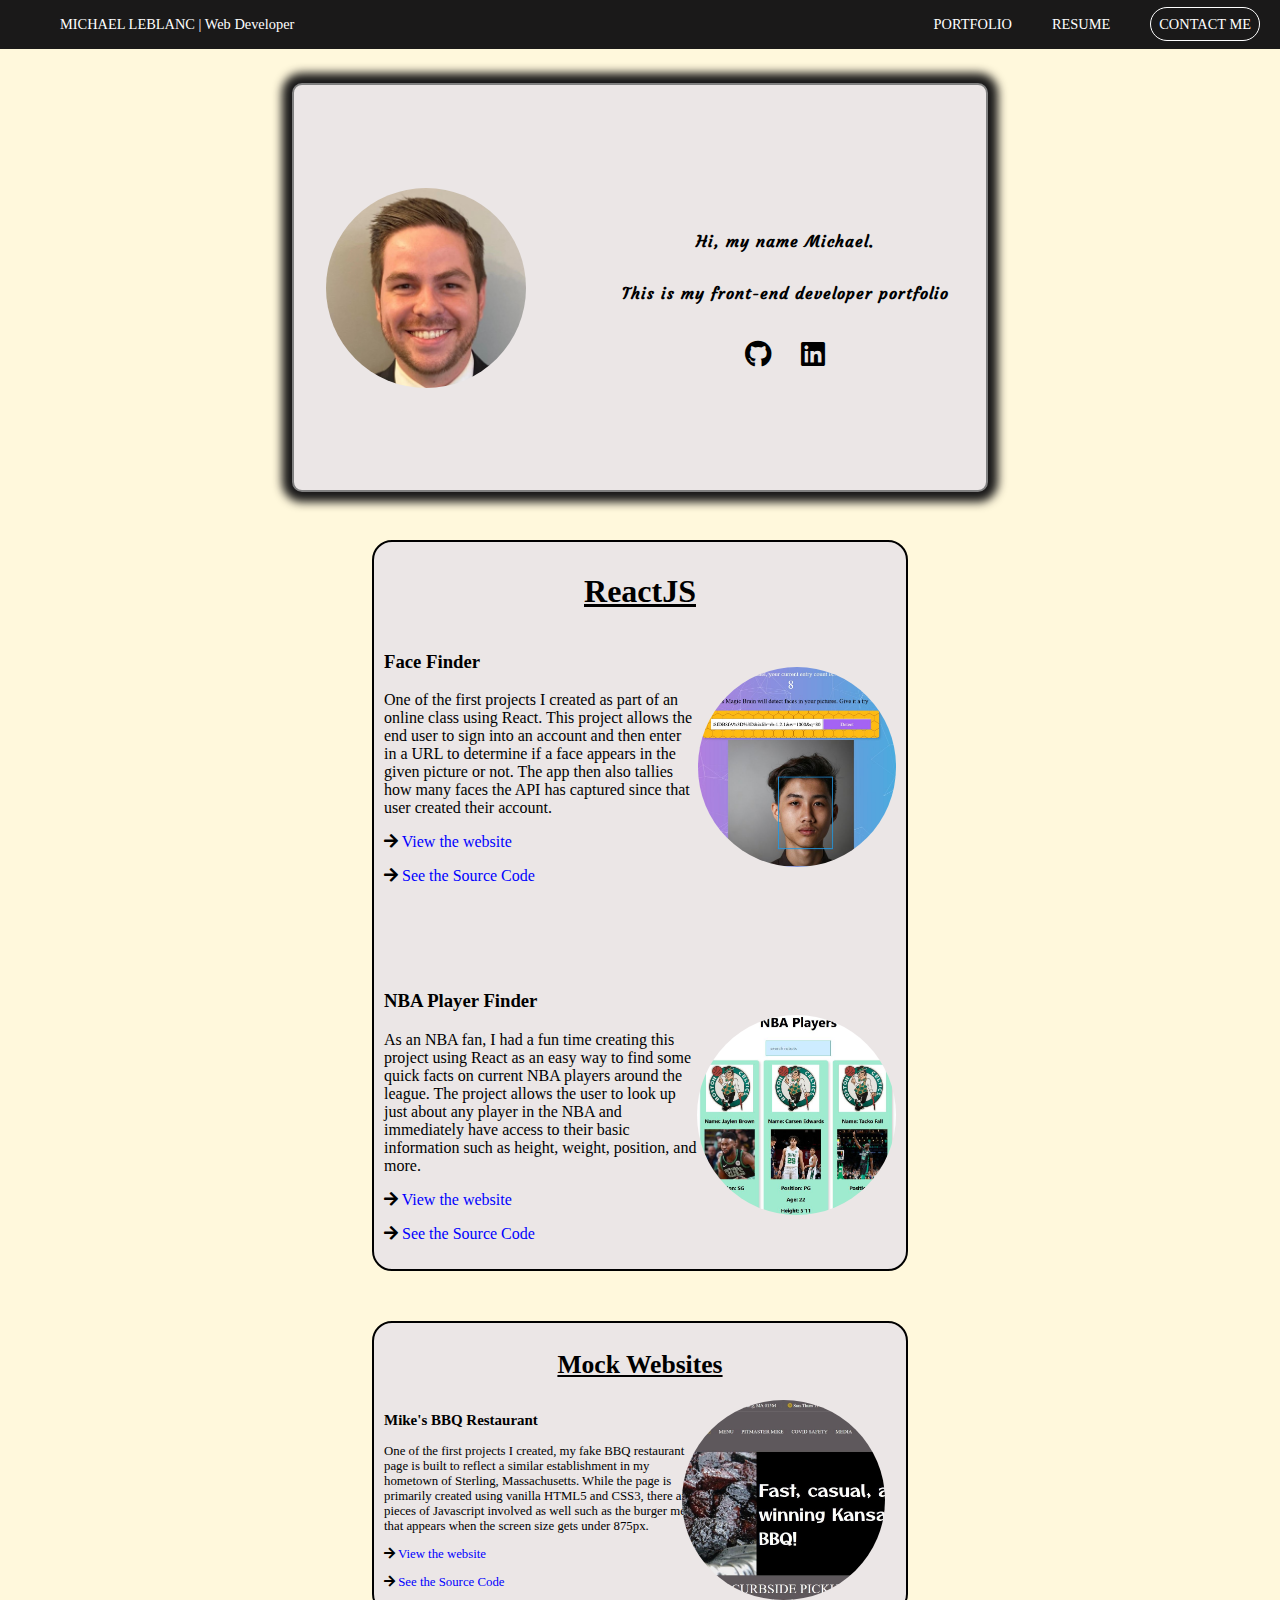
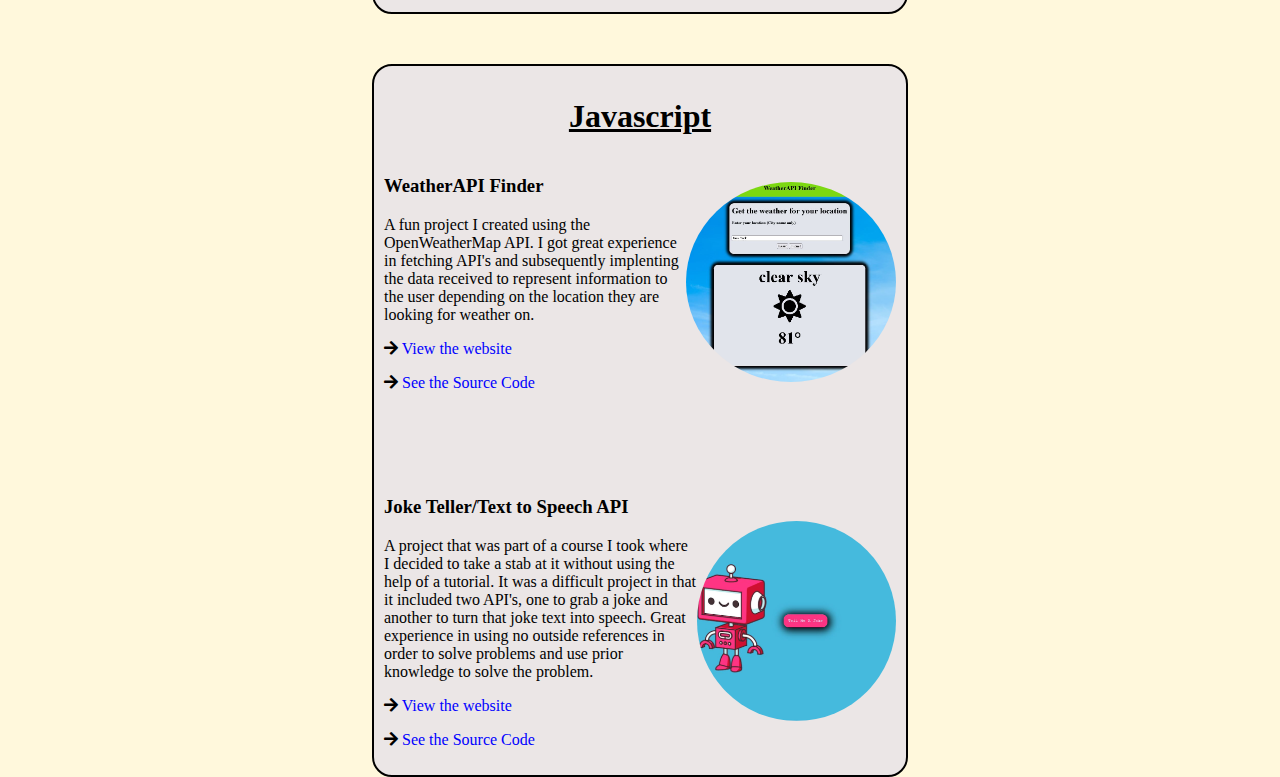
==== index.html @ c94966a8 "changing the order of the page to put higher priority projects at the top" ====
<!DOCTYPE html>
<html>
<head>
    <title>Michael T. LeBlanc</title>
    <meta charset="utf-8">
	<meta name="viewport" content="width=device-width, initial-scale=1.0">
    <link rel="icon" type="image/png" sizes="32x32" href="/favicon-32x32.png">
    <link rel="stylesheet" href="https://cdnjs.cloudflare.com/ajax/libs/font-awesome/5.15.3/css/all.min.css">
    <link rel="stylesheet" href="style.css">
</head>
<body>

<!-- NAV BAR -->

    <nav class="sticky">
        <ul>
            <li><a href="index.html">MICHAEL LEBLANC | Web Developer</a></li>
            <span class="push">
                <li><a href="#portfolio-div">PORTFOLIO</a></li>
                <li><a href="Resume.docx">RESUME</a></li>
                <li><a href="contactMe.html" class="contactMe">CONTACT ME</a></li>
            </span>
        </ul>
    </nav>

<!-- COVER -->

<div class="cover">
    <div class="cover-content">
        <div class="pic-div"><img class="circular" src="profile-picture.jpg" alt="profile-pic"></div>
        <div class="cover-text">
            <h3>Hi, my name Michael.</h3>
            <h3>This is my front-end developer portfolio</h3>
            <h1 class="socials">
                <a href="https://github.com/mleblanc94"><i class="fab fa-github"></i></a>
                <a href="https://www.linkedin.com/in/michael-leblanc-a868869a/"><i class="fab fa-linkedin"></i></a>
            </h1>
        </div>
    </div>
</div>

<!-- PROJECTS -->

    <!-- React Projects Section -->

    <div class="javascript-projects">
        <div class="mock-websites">
        <div class="javascript-projects-header"><h1>ReactJS</h1></div>
        <div class="WeatherAPI-Finder">
            <div class="text-and-links">
                <h3>Face Finder</h3>
                <p>One of the first projects I created as part of an online class using React. This project allows the end user to sign into an account and then 
                    enter in a URL to determine if a face appears in the given picture or not. The app then also tallies how many faces the API has captured since that user
                    created their account.
                </p>
                <p><i class="fas fa-arrow-right"></i><a class="source-links" href="https://smart-brain25.herokuapp.com/"> View the website</a></p>
                <p><i class="fas fa-arrow-right"></i><a class="source-links" href="https://github.com/mleblanc94/smart-brain-api"> See the Source Code</a></p>
            </div>
            <div class="WeatherAPI-Finder-Pic"><img class="circular" src="facePictureFinder.JPG" alt="Face-Finder-Picture"></div>
        </div>

        <!-- NBA Player Finder App -->

        <div class="Joke-Teller">
            <div class="text-and-links">
                <h3>NBA Player Finder</h3>
                <p>As an NBA fan, I had a fun time creating this project using React as an easy way to find some quick facts on current NBA players around the league.
                    The project allows the user to look up just about any player in the NBA and immediately have access to their basic information such as height, weight, position, and more.
                </p>
                <p><i class="fas fa-arrow-right"></i><a class="source-links" href="https://mleblanc94.github.io/basketballplayers/"> View the website</a></p>
                <p><i class="fas fa-arrow-right"></i><a class="source-links" href="https://github.com/mleblanc94/Joke-Teller"> See the Source Code</a></p>
            </div>
            <div class="Joke-Teller-Pic"><img class="circular" src="NBAPlayerFinder.JPG" alt="NBA Player Finder"></div>
        </div>
      </div>
    </div>

<!-- Mock Websites -->

<div id="portfolio-div"></div>
<div id="mock-projects-body">
    <div class="mock-websites">
        <div class="mock-website-header"><h1>Mock Websites</h1></div>
            <div class="Mikes-BBQ-Restaurant">
                <div class="text-and-links">
                    <h3>Mike's BBQ Restaurant</h3>
                    <p>One of the first projects I created, my fake BBQ restaurant page is built to reflect
                    a similar establishment in my hometown of Sterling, Massachusetts. While the page is primarily created using vanilla HTML5 and CSS3,
                    there are pieces of Javascript involved as well such as the burger menu that appears when the screen size gets under 875px.</p>
                    <p><i class="fas fa-arrow-right"></i><a class="source-links" href="https://mleblanc94.github.io/Leblanc-BBQ/"> View the website</a></p>
                    <p><i class="fas fa-arrow-right"></i><a class="source-links" href="https://github.com/mleblanc94/Leblanc-BBQ"> See the Source Code</a></p>
                </div>
                <div class="Mikes-BBQ-Pic"><img class="circular" src="MikesBBQRestaurant-Pic.JPG" alt="Mikes BBQ Restuarant image"></div>
            </div>
    </div>
    </div>

    <!-- Javascript Websites -->

    <div class="javascript-projects">
        <div class="mock-websites">
        <div class="javascript-projects-header"><h1>Javascript</h1></div>
        <div class="WeatherAPI-Finder">
            <div class="text-and-links">
                <h3>WeatherAPI Finder</h3>
                <p>A fun project I created using the OpenWeatherMap API. I got great experience in fetching API's and subsequently implenting the data received to represent
                    information to the user depending on the location they are looking for weather on.
                </p>
                <p><i class="fas fa-arrow-right"></i><a class="source-links" href="https://mleblanc94.github.io/WeatherAPI-Finder/"> View the website</a></p>
                <p><i class="fas fa-arrow-right"></i><a class="source-links" href="https://github.com/mleblanc94/WeatherAPI-Finder"> See the Source Code</a></p>
            </div>
            <div class="WeatherAPI-Finder-Pic"><img class="circular" src="WeatherAPI-Finder-Pic.JPG" alt="WeatherAPI-Picture"></div>
        </div>
        <div class="Joke-Teller">
            <div class="text-and-links">
                <h3>Joke Teller/Text to Speech API</h3>
                <p>A project that was part of a course I took where I decided to take a stab at it without using the help of a tutorial. It was a difficult project in that it included two API's, one to grab a joke and another 
                    to turn that joke text into speech. Great experience in using no outside references in order to solve problems and use prior knowledge
                    to solve the problem.
                </p>
                <p><i class="fas fa-arrow-right"></i><a class="source-links" href="https://mleblanc94.github.io/Joke-Teller/"> View the website</a></p>
                <p><i class="fas fa-arrow-right"></i><a class="source-links" href="https://github.com/mleblanc94/Joke-Teller"> See the Source Code</a></p>
            </div>
            <div class="Joke-Teller-Pic"><img class="circular" src="joke-teller-pic.JPG" alt="WeatherAPI-Picture"></div>
        </div>
      </div>
    </div>
</body>
</html>
---- style.css ----
/* FONTS */
@import url('https://fonts.googleapis.com/css2?family=Courgette&family=Fredoka+One&display=swap');

/* GENERAL BODY ADJUSTMENTS */

body {
    margin: 0;
    background: #FFF8DC;
}

/* NAV */

nav {
    background-color: #1a1919;
    display: flex;
    align-items: center;
}

ul {
    display: flex;
    color: white;
    list-style: none;
    width: 100%;
}

.push {
    display: flex;
    margin-left: auto;
}

li {
    margin: 0px 20px;
    color: white;
    font-size: .9em;
}

a {
    text-decoration: none;
    color: white;
}

.contactMe {
    border: 1px solid white;
    padding: 8px;
    border-radius: 20px;
}

.contactMe:hover {
    background: white;
    color: #1a1919;
}

.sticky {
    position: fixed;
    top: 0;
    width: 100%;
}

/* COVER */

.cover {
    width: 100%;
    height: 45vh;
    display: flex;
    justify-content: center;
    align-items: center;
    margin-top: 85px;
}

.cover-content {
    height: 100%;
    width: 54%;
    display: flex;
    justify-content: space-between;
    border: 2px gray solid;
    border-radius: 10px;
    box-shadow: 0 0 10px 10px #1a1919;
    background: #ebe6e6;
}

.pic-div {
    width: 38%;
    display: flex;
    justify-content: center;
    align-items: center;
}

.cover-text {
    width: 58%;
    display: flex;
    flex-direction: column;
    justify-content: center;
    align-items: center;
    font-family: 'Courgette', cursive;
    letter-spacing: 1px;
    margin-top: 30px;
}

.circular {
    border-radius: 50%;
    width: auto;
    height: 250px;
}

.socials i {
    margin: 0px 10px;
}

.socials a {
    color: black;
}

.fa-github:hover {
    color: #7DBBE6;
}

.fa-linkedin:hover {
    color: #0e76a8;
}


/* MOCK PROJECTS */

#mock-projects-body {
    width: 100%;
    display: flex;
    justify-content: center;
    align-items: center;
    margin-top: 50px;
}

.mock-websites {
    width: 40%;
    padding: 10px;
    border: 2px black solid;
    border-radius: 20px;
    background: #ebe6e6;
}

.mock-website-header {
    display: flex;
    justify-content: center;
    align-items: center;
    text-decoration: underline;
}

.Mikes-BBQ-Restaurant {
    display: flex;
}

.text-and-links {
    width: 62%;
}

.Mikes-BBQ-Pic {
    width: 32%;
    display: flex;
    justify-content: center;
    align-items: center;
}

.source-links {
    color: blue;
}

/* JAVASCRIPT PROJECTS */
/* Weather API Finder */

.javascript-projects {
    width: 100%;
    display: flex;
    justify-content: center;
    align-items: center;
    margin-top: 50px;
}

.javascript-projects-header {
    display: flex;
    justify-content: center;
    align-items: center;
    text-decoration: underline;
}

.WeatherAPI-Finder {
    display: flex;
}

.WeatherAPI-Finder-Pic {
    display: flex;
    justify-content: center;
    align-items: center;
}

/* Joke Teller */

.Joke-Teller {
    display: flex;
    margin-top: 70px;
}

.Joke-Teller-Pic {
    display: flex;
    justify-content: center;
    align-items: center;
}

/* MEDIA QUERIES */


@media screen and (max-width: 1480px){
    .circular {
        height: 200px;
    }

    .cover-text {
        font-size: .85rem;
    }

    .cover {
        height: 45vh;
    }

    #mock-projects-body {
        font-size: .8rem;;
    }
}

@media screen and (max-width: 1230px){
    .circular {
        height: 150px;
    }

    .cover {
        height: 40vh;
    }

    .cover-text {
        font-size: .7rem;
    }
}

@media screen and (max-width: 850px){
    .circular {
        height: 120px;
    }

    .cover {
        height: 35vh;
    }

    .cover-text {
        font-size: .6rem;
    }

    .contactMe {
        padding: 2px;
        font-size: .6rem;
    }

    ul li {
        font-size: .6rem;
        margin: 0px 4px;
    }

    #mock-projects-body {
        font-size: .65rem;;
    }
}

@media screen and (max-width: 685px){
    .circular {
        height: 95px;
    }

    .cover {
        height: 35vh;
    }

    .cover-text {
        font-size: .5rem;
    }

    ul li {
        font-size: .4rem;
        margin: 0px 3px;
    }

    .contactMe {
        padding: 2px;
        font-size: .4rem;
    }
}

@media screen and (max-width: 565px){
    .circular {
        height: 75px;
    }

    .cover-text {
        font-size: .5rem;
    }
}
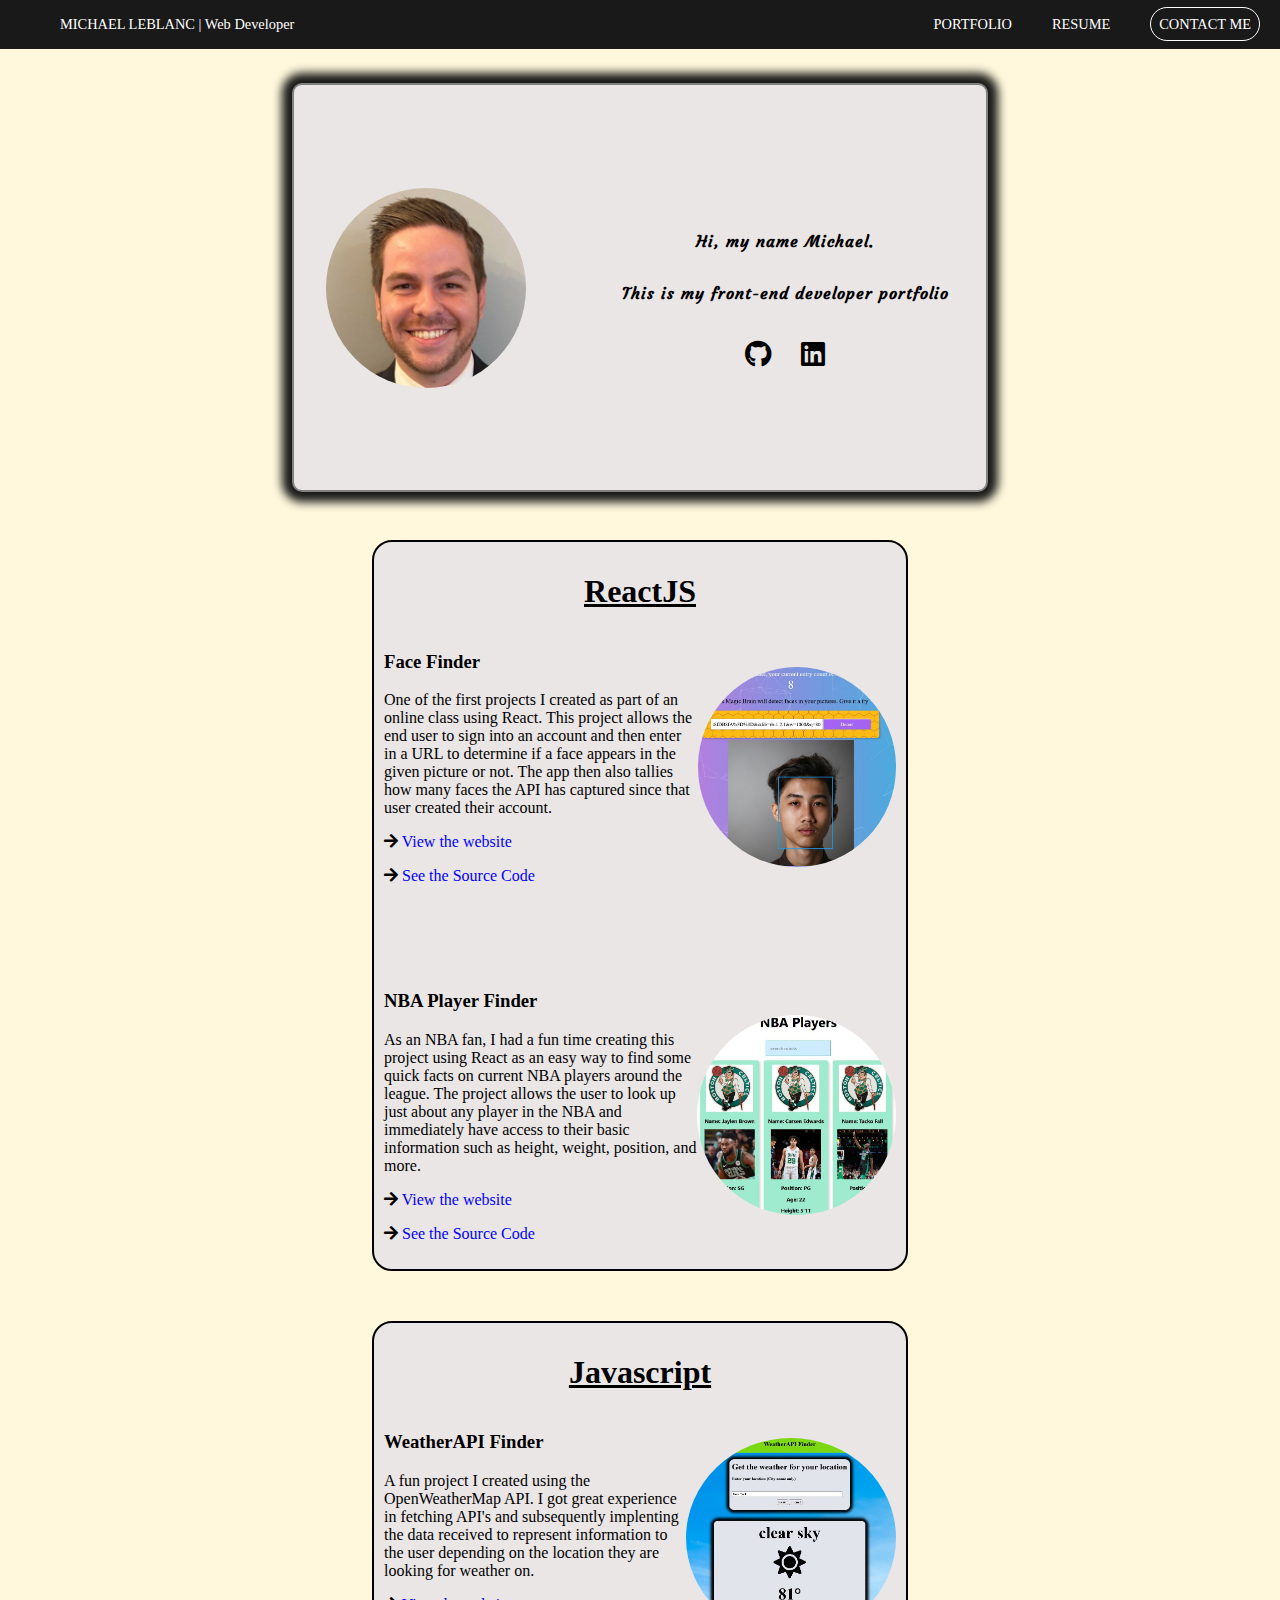
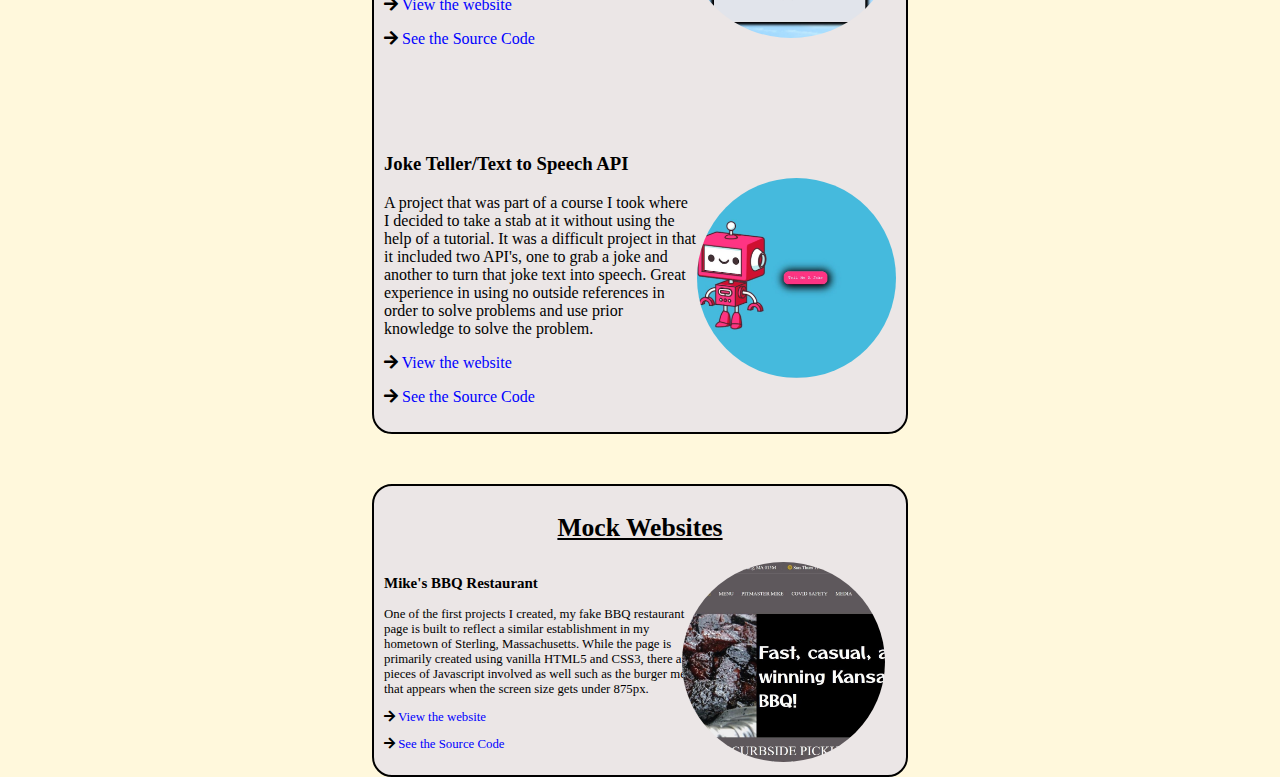
==== commit e8b15b8b: "rearranged order projects are in" ====
--- a/index.html
+++ b/index.html
@@ -68,31 +68,11 @@
                     The project allows the user to look up just about any player in the NBA and immediately have access to their basic information such as height, weight, position, and more.
                 </p>
                 <p><i class="fas fa-arrow-right"></i><a class="source-links" href="https://mleblanc94.github.io/basketballplayers/"> View the website</a></p>
-                <p><i class="fas fa-arrow-right"></i><a class="source-links" href="https://github.com/mleblanc94/Joke-Teller"> See the Source Code</a></p>
+                <p><i class="fas fa-arrow-right"></i><a class="source-links" href="https://github.com/mleblanc94/basketballplayers"> See the Source Code</a></p>
             </div>
             <div class="Joke-Teller-Pic"><img class="circular" src="NBAPlayerFinder.JPG" alt="NBA Player Finder"></div>
         </div>
       </div>
-    </div>
-
-<!-- Mock Websites -->
-
-<div id="portfolio-div"></div>
-<div id="mock-projects-body">
-    <div class="mock-websites">
-        <div class="mock-website-header"><h1>Mock Websites</h1></div>
-            <div class="Mikes-BBQ-Restaurant">
-                <div class="text-and-links">
-                    <h3>Mike's BBQ Restaurant</h3>
-                    <p>One of the first projects I created, my fake BBQ restaurant page is built to reflect
-                    a similar establishment in my hometown of Sterling, Massachusetts. While the page is primarily created using vanilla HTML5 and CSS3,
-                    there are pieces of Javascript involved as well such as the burger menu that appears when the screen size gets under 875px.</p>
-                    <p><i class="fas fa-arrow-right"></i><a class="source-links" href="https://mleblanc94.github.io/Leblanc-BBQ/"> View the website</a></p>
-                    <p><i class="fas fa-arrow-right"></i><a class="source-links" href="https://github.com/mleblanc94/Leblanc-BBQ"> See the Source Code</a></p>
-                </div>
-                <div class="Mikes-BBQ-Pic"><img class="circular" src="MikesBBQRestaurant-Pic.JPG" alt="Mikes BBQ Restuarant image"></div>
-            </div>
-    </div>
     </div>
 
     <!-- Javascript Websites -->
@@ -125,5 +105,25 @@
         </div>
       </div>
     </div>
+
+    <!-- Mock Websites -->
+
+<div id="portfolio-div"></div>
+<div id="mock-projects-body">
+    <div class="mock-websites">
+        <div class="mock-website-header"><h1>Mock Websites</h1></div>
+            <div class="Mikes-BBQ-Restaurant">
+                <div class="text-and-links">
+                    <h3>Mike's BBQ Restaurant</h3>
+                    <p>One of the first projects I created, my fake BBQ restaurant page is built to reflect
+                    a similar establishment in my hometown of Sterling, Massachusetts. While the page is primarily created using vanilla HTML5 and CSS3,
+                    there are pieces of Javascript involved as well such as the burger menu that appears when the screen size gets under 875px.</p>
+                    <p><i class="fas fa-arrow-right"></i><a class="source-links" href="https://mleblanc94.github.io/Leblanc-BBQ/"> View the website</a></p>
+                    <p><i class="fas fa-arrow-right"></i><a class="source-links" href="https://github.com/mleblanc94/Leblanc-BBQ"> See the Source Code</a></p>
+                </div>
+                <div class="Mikes-BBQ-Pic"><img class="circular" src="MikesBBQRestaurant-Pic.JPG" alt="Mikes BBQ Restuarant image"></div>
+            </div>
+    </div>
+    </div>
 </body>
 </html>--- a/style.css
+++ b/style.css
@@ -99,7 +99,7 @@
 .circular {
     border-radius: 50%;
     width: auto;
-    height: 250px;
+    height: 210px;
 }
 
 .socials i {
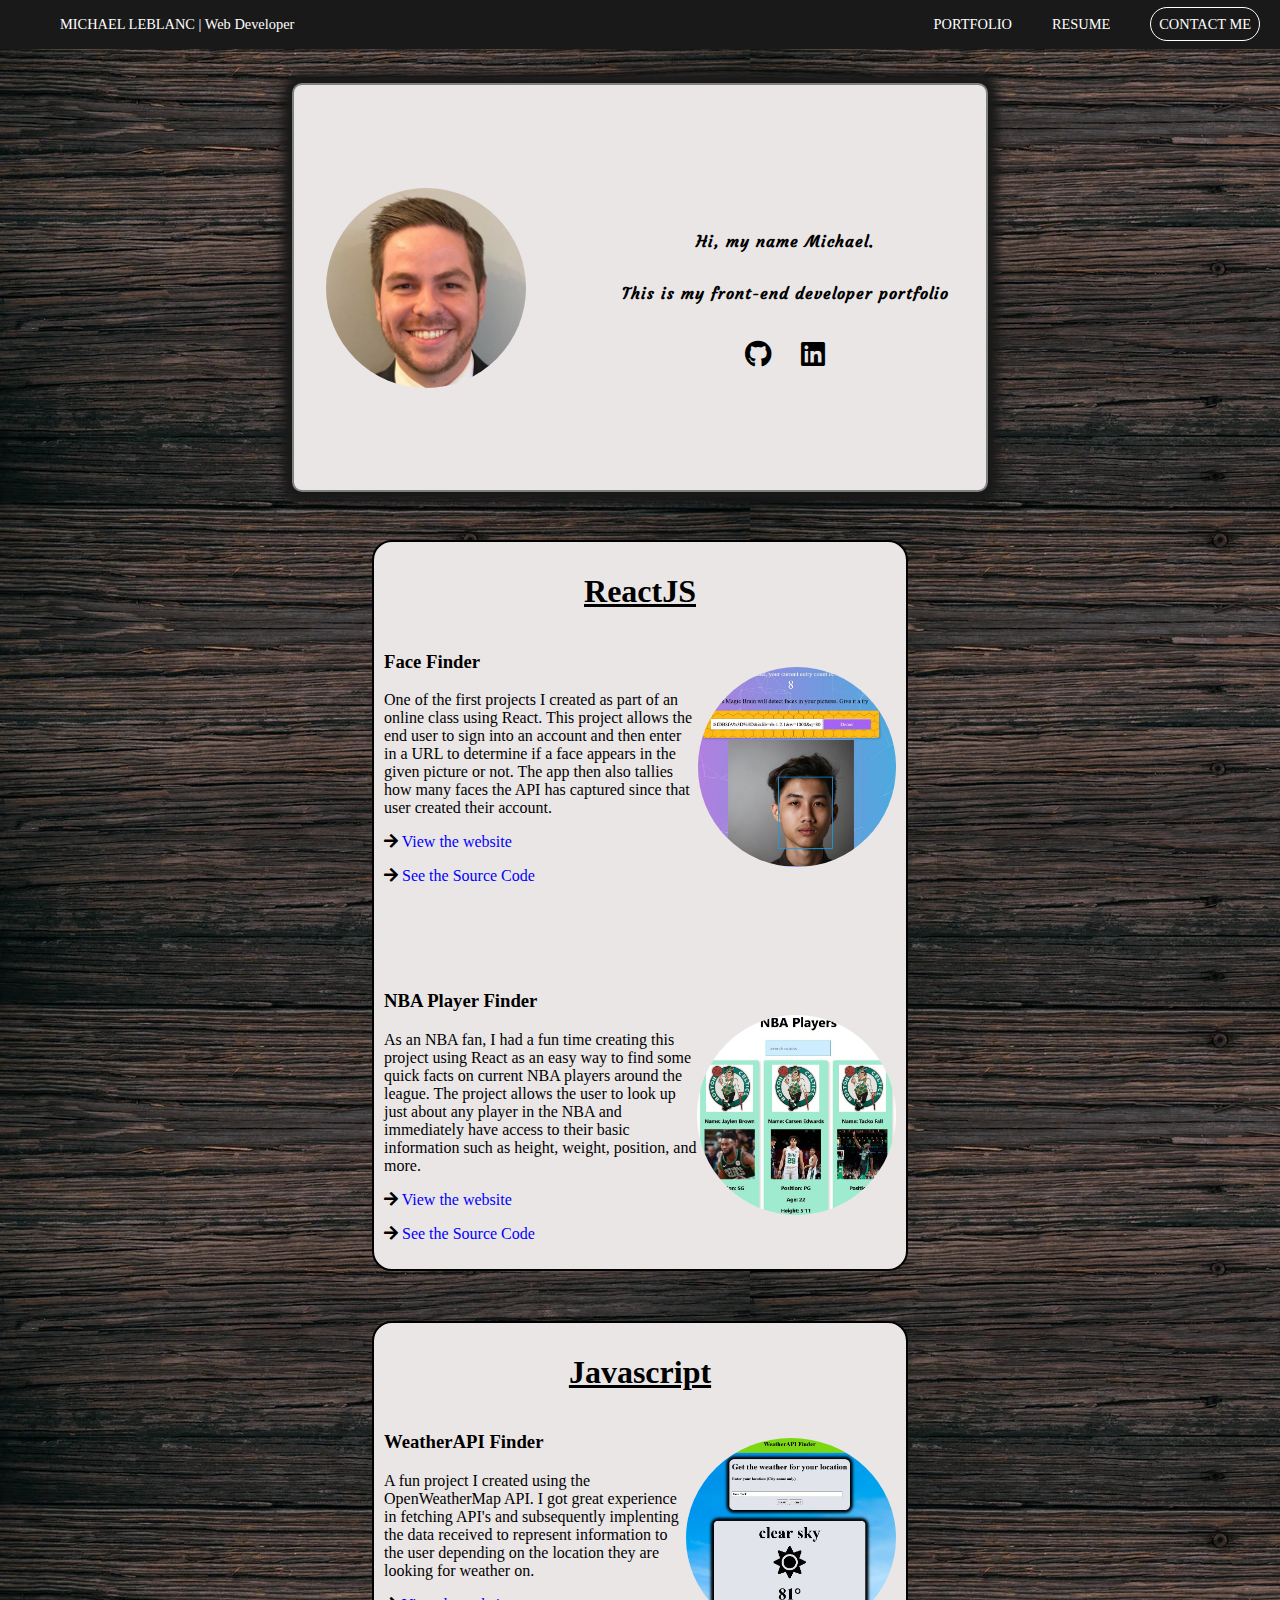
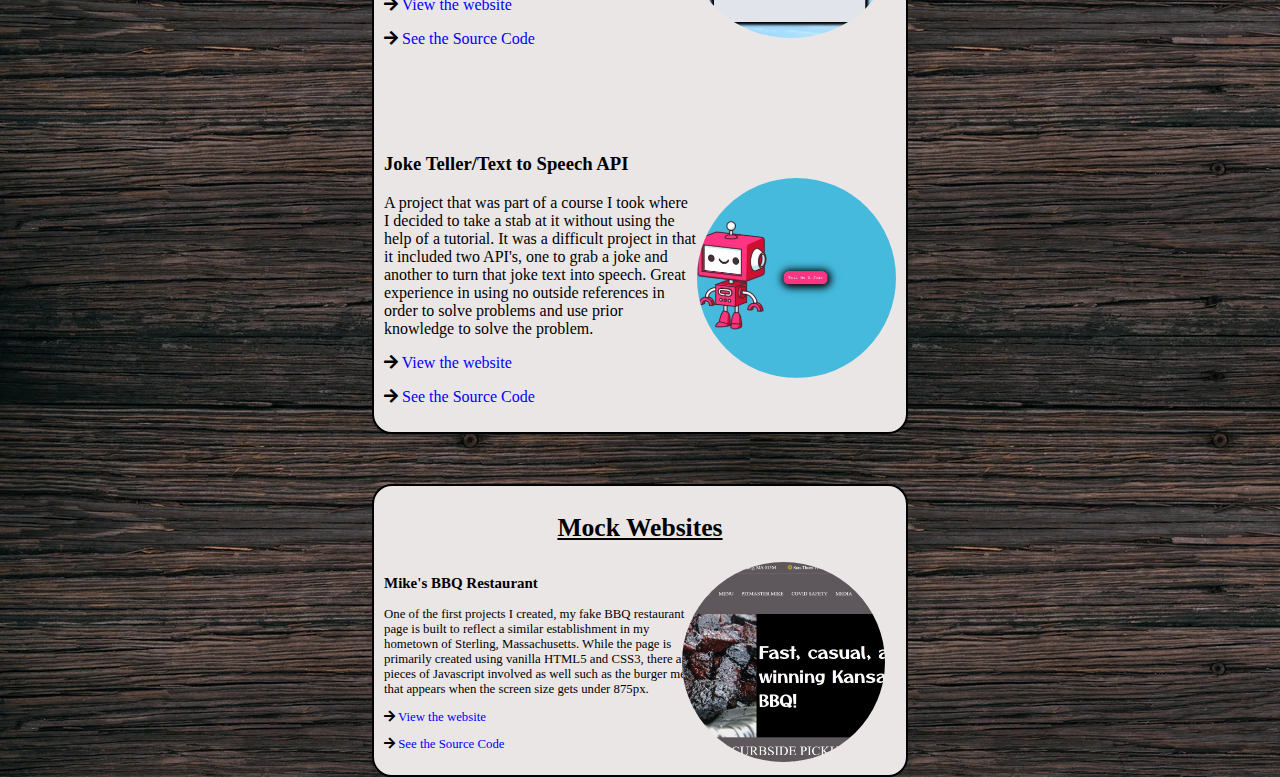
==== commit c2cf8955: "changes to style of page as well as to functionality of home page" ====
--- a/index.html
+++ b/index.html
@@ -4,7 +4,7 @@
     <title>Michael T. LeBlanc</title>
     <meta charset="utf-8">
 	<meta name="viewport" content="width=device-width, initial-scale=1.0">
-    <link rel="icon" type="image/png" sizes="32x32" href="/favicon-32x32.png">
+    <link rel="icon" type="image/png" sizes="32x32" href="favicon-32x32.png">
     <link rel="stylesheet" href="https://cdnjs.cloudflare.com/ajax/libs/font-awesome/5.15.3/css/all.min.css">
     <link rel="stylesheet" href="style.css">
 </head>
@@ -16,7 +16,7 @@
         <ul>
             <li><a href="index.html">MICHAEL LEBLANC | Web Developer</a></li>
             <span class="push">
-                <li><a href="#portfolio-div">PORTFOLIO</a></li>
+                <li><a href="#portfolio-start">PORTFOLIO</a></li>
                 <li><a href="Resume.docx">RESUME</a></li>
                 <li><a href="contactMe.html" class="contactMe">CONTACT ME</a></li>
             </span>
@@ -40,6 +40,8 @@
 </div>
 
 <!-- PROJECTS -->
+
+<div id="portfolio-start"></div>
 
     <!-- React Projects Section -->
 
--- a/style.css
+++ b/style.css
@@ -5,7 +5,7 @@
 
 body {
     margin: 0;
-    background: #FFF8DC;
+    background: url(background_2.webp);
 }
 
 /* NAV */
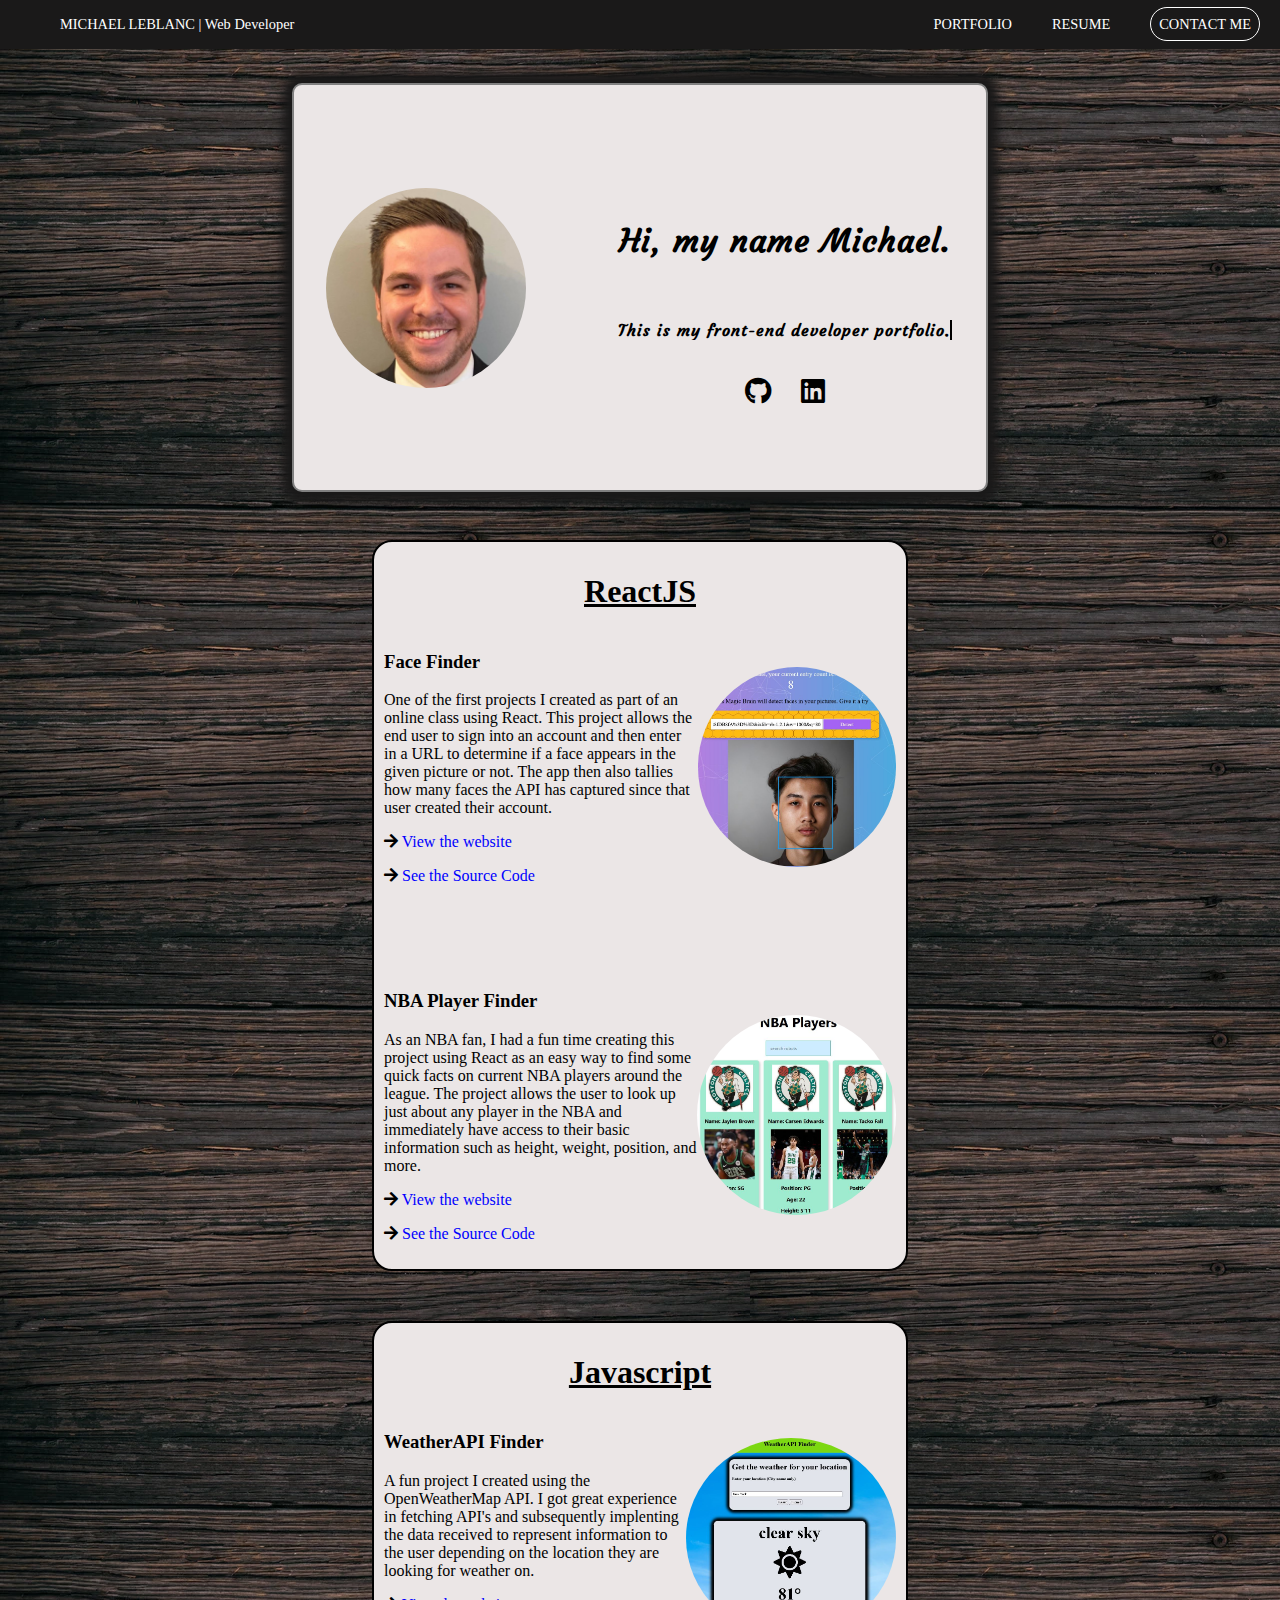
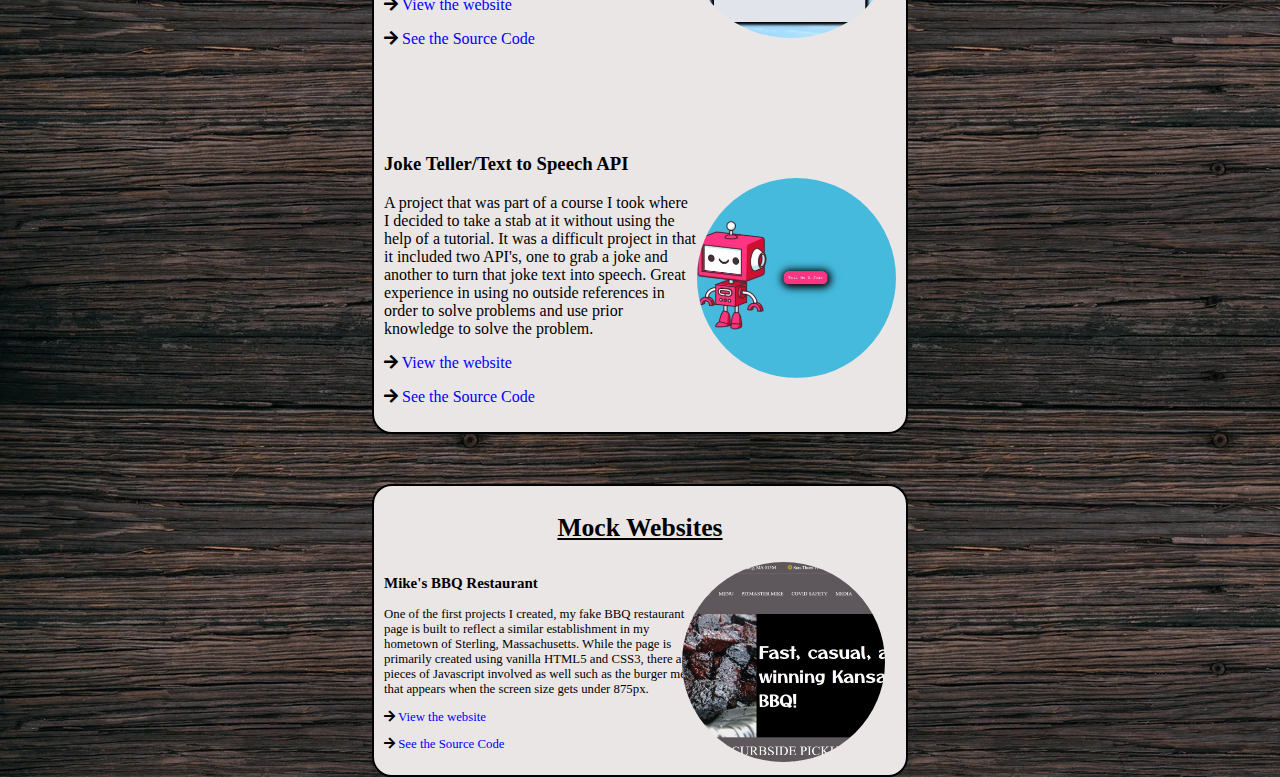
==== commit a8fb5a20: "added effects to page" ====
--- a/index.html
+++ b/index.html
@@ -29,8 +29,8 @@
     <div class="cover-content">
         <div class="pic-div"><img class="circular" src="profile-picture.jpg" alt="profile-pic"></div>
         <div class="cover-text">
-            <h3>Hi, my name Michael.</h3>
-            <h3>This is my front-end developer portfolio</h3>
+            <h4>Hi, my name Michael.</h4>
+            <h3>This is my front-end developer portfolio.</h3>
             <h1 class="socials">
                 <a href="https://github.com/mleblanc94"><i class="fab fa-github"></i></a>
                 <a href="https://www.linkedin.com/in/michael-leblanc-a868869a/"><i class="fab fa-linkedin"></i></a>
--- a/style.css
+++ b/style.css
@@ -94,6 +94,32 @@
     font-family: 'Courgette', cursive;
     letter-spacing: 1px;
     margin-top: 30px;
+}
+
+.cover-text h4 {
+    font-size: 2rem;;
+}
+
+.cover-text h3 {
+    overflow: hidden;
+    border-right: .15em solid black;
+    white-space: nowrap;
+    margin: 5 auto;
+    animation: 
+    typing 3.5s steps(40, end),
+    blink-caret .75s step-end infinite;
+}
+
+/* Typing Effect */
+@keyframes typing {
+    from { width: 0 }
+    to { width: 78% }
+}
+
+/* Typewriter cursor effect */
+@keyframes blink-caret {
+    from, to { border-color: transparent }
+    50% { border-color: black; }
 }
 
 .circular {
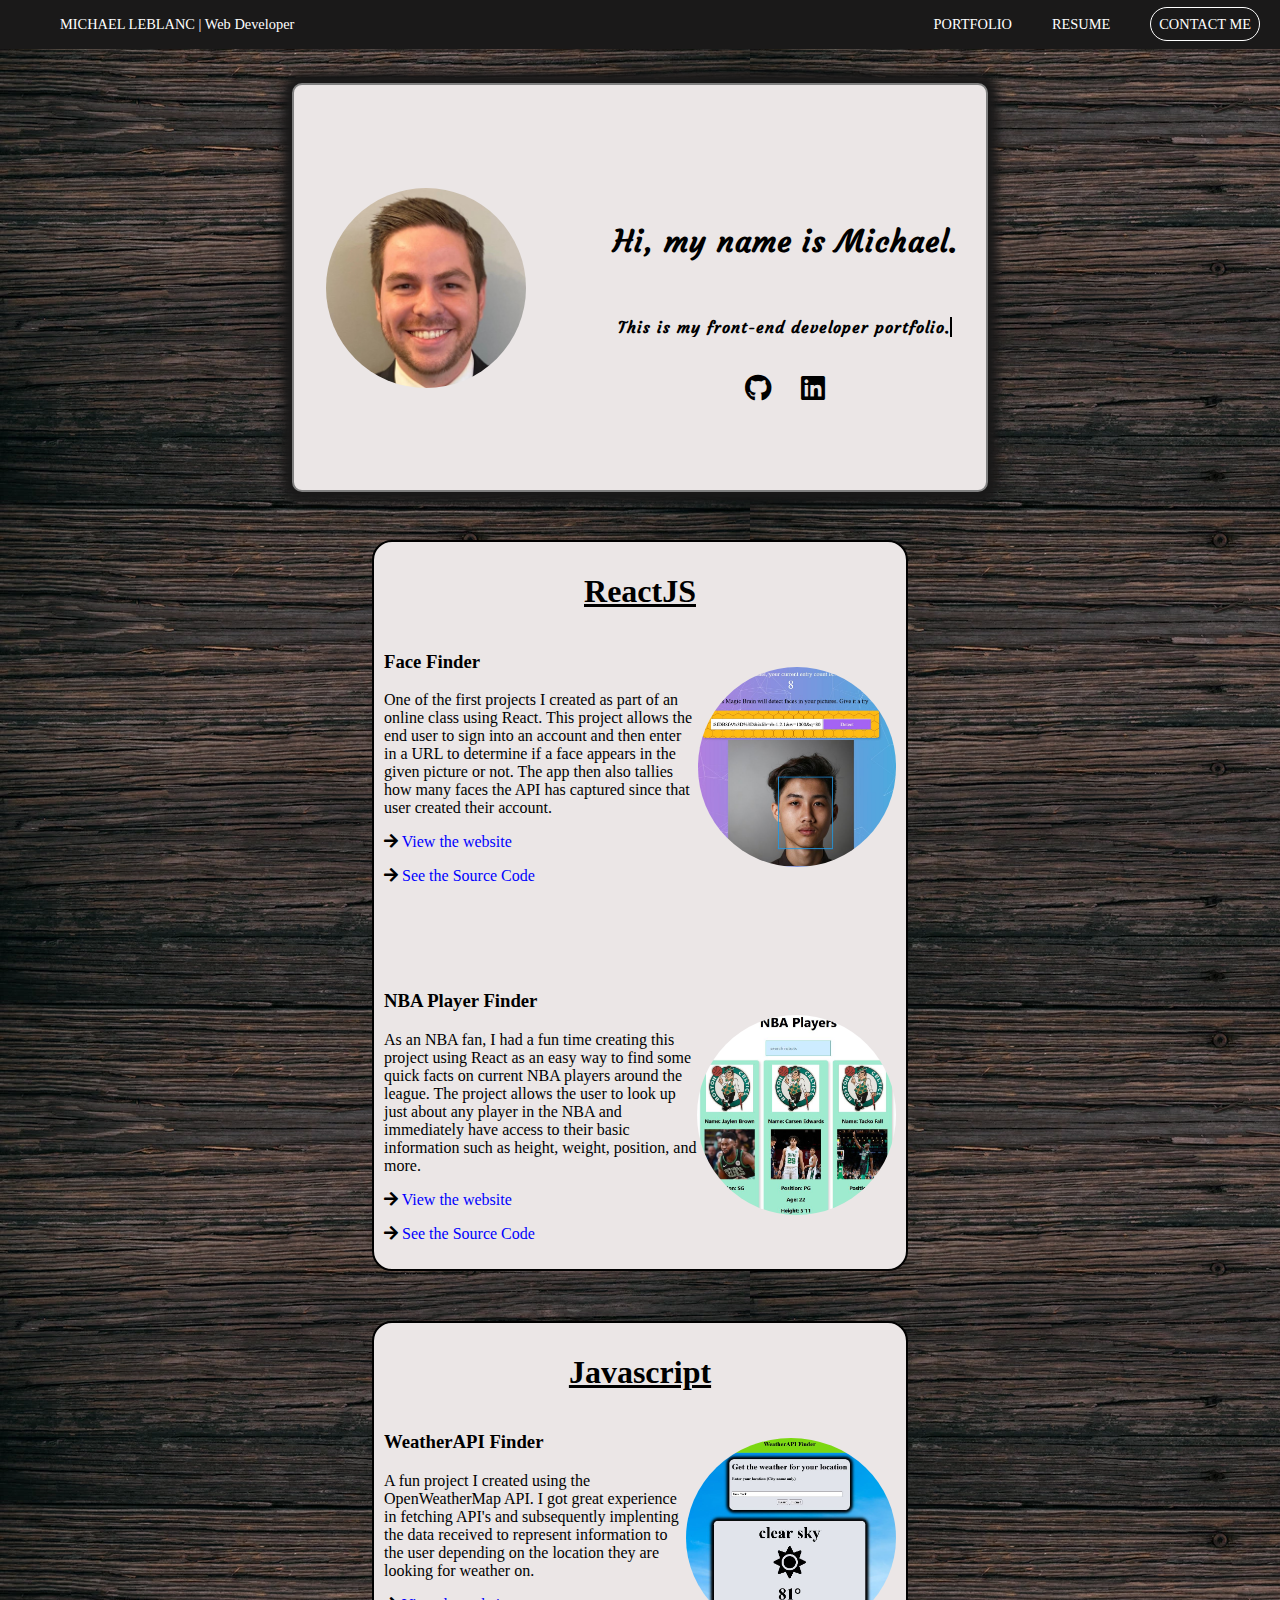
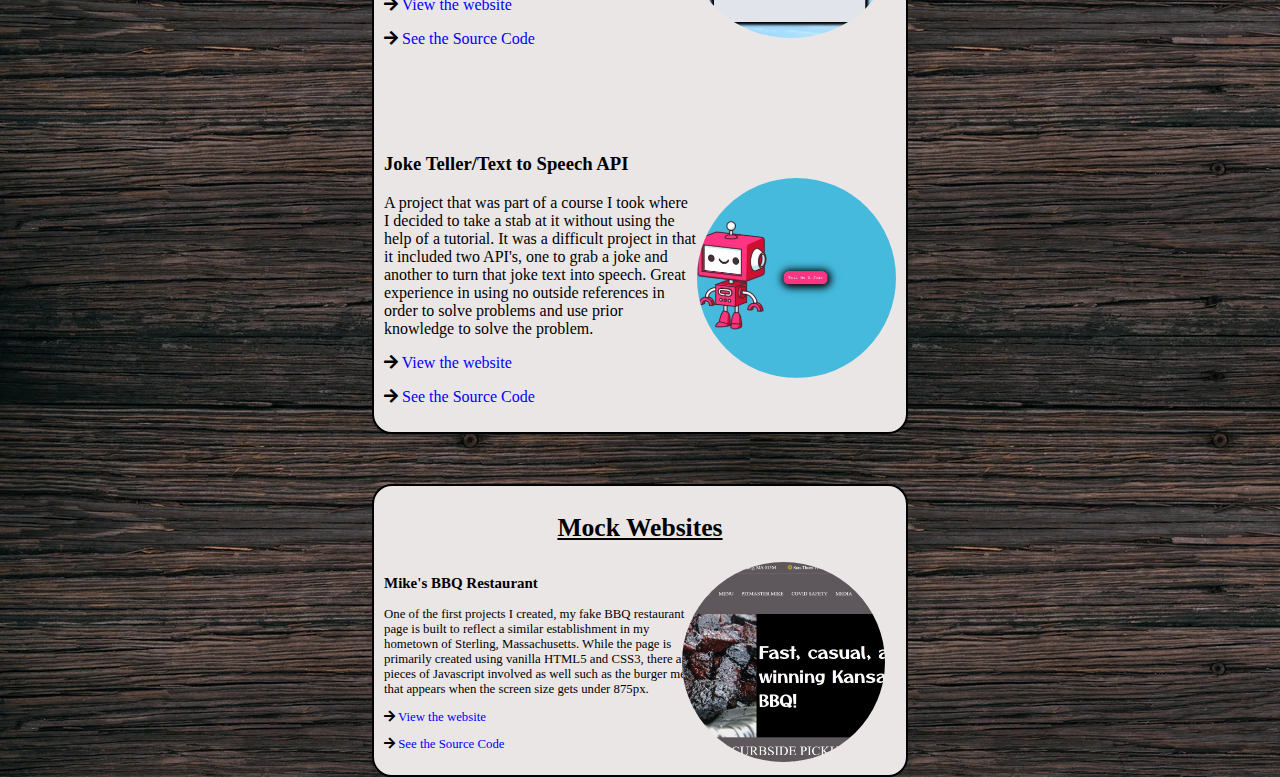
==== commit a25efdc3: "small changes" ====
--- a/index.html
+++ b/index.html
@@ -29,7 +29,7 @@
     <div class="cover-content">
         <div class="pic-div"><img class="circular" src="profile-picture.jpg" alt="profile-pic"></div>
         <div class="cover-text">
-            <h4>Hi, my name Michael.</h4>
+            <h4>Hi, my name is Michael.</h4>
             <h3>This is my front-end developer portfolio.</h3>
             <h1 class="socials">
                 <a href="https://github.com/mleblanc94"><i class="fab fa-github"></i></a>
--- a/style.css
+++ b/style.css
@@ -97,7 +97,7 @@
 }
 
 .cover-text h4 {
-    font-size: 2rem;;
+    font-size: 1.9rem;;
 }
 
 .cover-text h3 {
@@ -113,7 +113,7 @@
 /* Typing Effect */
 @keyframes typing {
     from { width: 0 }
-    to { width: 78% }
+    to { width: 80% }
 }
 
 /* Typewriter cursor effect */
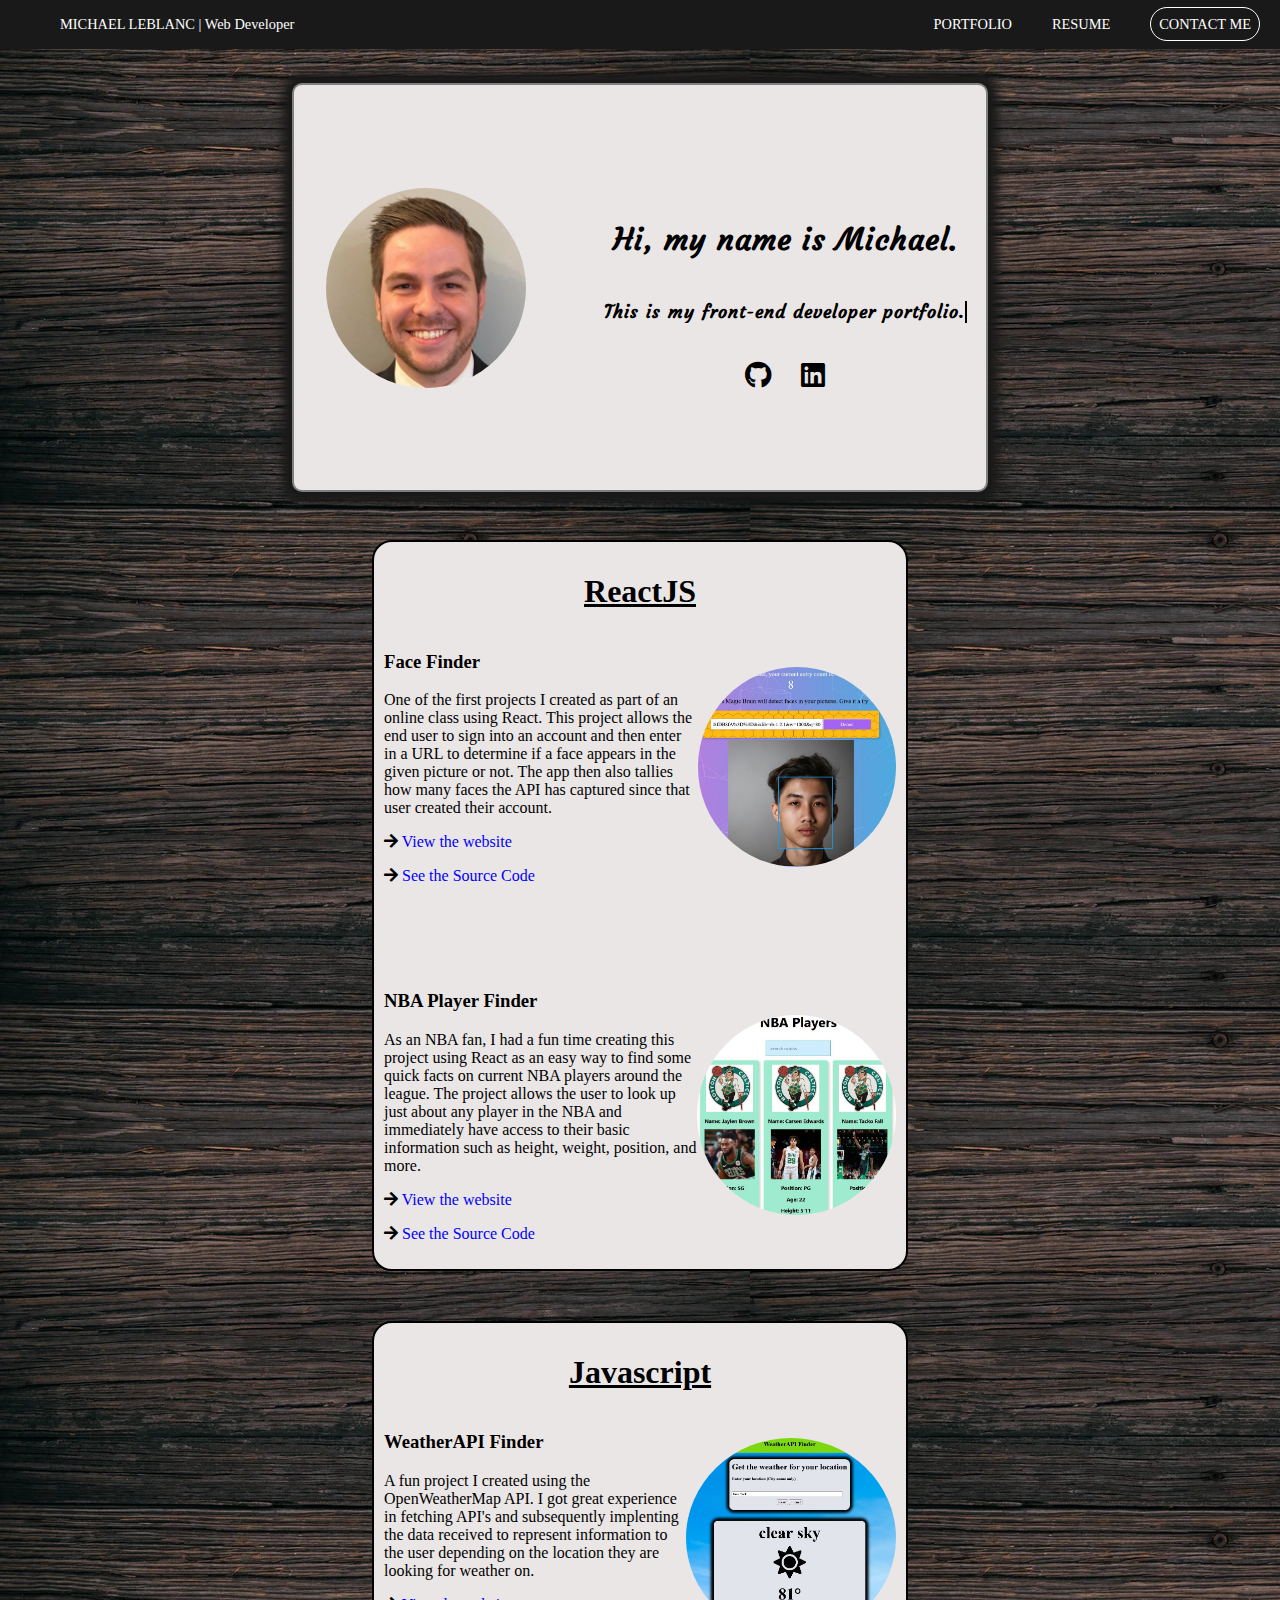
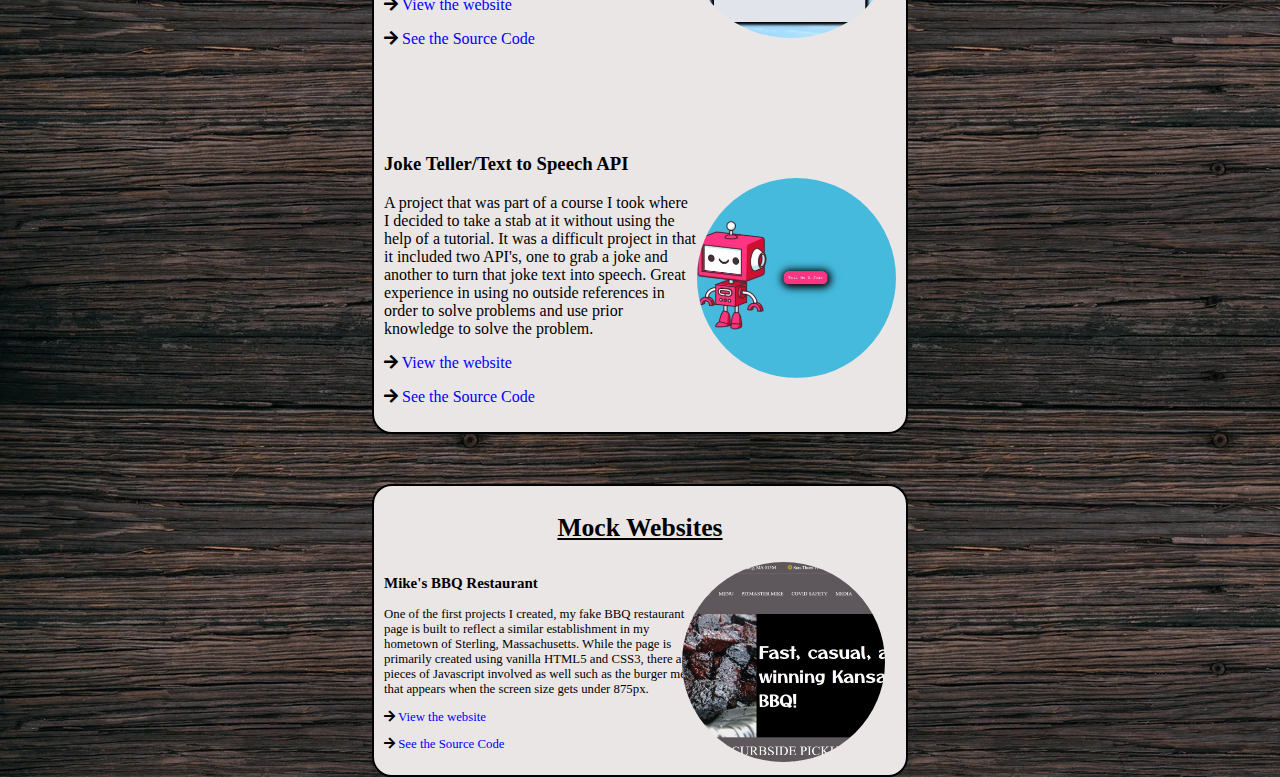
==== commit 87de1248: "made new feature responsive" ====
--- a/index.html
+++ b/index.html
@@ -29,7 +29,7 @@
     <div class="cover-content">
         <div class="pic-div"><img class="circular" src="profile-picture.jpg" alt="profile-pic"></div>
         <div class="cover-text">
-            <h4>Hi, my name is Michael.</h4>
+            <h2>Hi, my name is Michael.</h2>
             <h3>This is my front-end developer portfolio.</h3>
             <h1 class="socials">
                 <a href="https://github.com/mleblanc94"><i class="fab fa-github"></i></a>
--- a/style.css
+++ b/style.css
@@ -96,8 +96,8 @@
     margin-top: 30px;
 }
 
-.cover-text h4 {
-    font-size: 1.9rem;;
+.cover-text h2 {
+    font-size: 1.9rem;
 }
 
 .cover-text h3 {
@@ -105,6 +105,7 @@
     border-right: .15em solid black;
     white-space: nowrap;
     margin: 5 auto;
+    font-size: 1.1rem;
     animation: 
     typing 3.5s steps(40, end),
     blink-caret .75s step-end infinite;
@@ -249,6 +250,12 @@
     #mock-projects-body {
         font-size: .8rem;;
     }
+
+    @keyframes typing {
+        from { width: 0 }
+        to { width: 93% }
+    }
+
 }
 
 @media screen and (max-width: 1230px){
@@ -260,8 +267,51 @@
         height: 40vh;
     }
 
-    .cover-text {
-        font-size: .7rem;
+    .cover-text h3 {
+        font-size: 1rem;
+    }
+
+    .cover-text h2 {
+        font-size: 1.5rem;
+    }
+
+    @keyframes typing {
+        from { width: 0 }
+        to { width: 96% }
+    }
+}
+
+@media screen and (max-width: 1130px){
+    .cover-content {
+        width: 60%;
+    }
+
+    .cover-text h3 {
+        font-size: .8rem;
+    }
+
+    .cover-text h2 {
+        font-size: 1.1rem;
+    }
+
+    @keyframes typing {
+        from { width: 0 }
+        to { width: 96% }
+    }
+}
+
+@media screen and (max-width: 950px){
+    .cover-text h3 {
+        font-size: .73rem;
+    }
+
+    .cover-text h2 {
+        font-size: 1rem;
+    }
+
+    @keyframes typing {
+        from { width: 0 }
+        to { width: 96% }
     }
 }
 
@@ -274,8 +324,17 @@
         height: 35vh;
     }
 
-    .cover-text {
-        font-size: .6rem;
+    .cover-text h3 {
+        font-size: .61rem;
+    }
+
+    .cover-text h2 {
+        font-size: .81rem;
+    }
+
+    @keyframes typing {
+        from { width: 0 }
+        to { width: 93% }
     }
 
     .contactMe {
@@ -302,8 +361,17 @@
         height: 35vh;
     }
 
-    .cover-text {
+    .cover-text h3 {
         font-size: .5rem;
+    }
+
+    .cover-text h2 {
+        font-size: .65rem;
+    }
+
+    @keyframes typing {
+        from { width: 0 }
+        to { width: 96% }
     }
 
     ul li {
@@ -317,12 +385,55 @@
     }
 }
 
+@media screen and (max-width: 605px){
+.cover-text h3 {
+    font-size: .5rem;
+}
+
+.cover-text h2 {
+    font-size: .65rem;
+}
+
+@keyframes typing {
+    from { width: 0 }
+    to { width: 96% }
+}
+}
+
 @media screen and (max-width: 565px){
     .circular {
         height: 75px;
     }
 
-    .cover-text {
-        font-size: .5rem;
+    .cover-text h3 {
+        font-size: .45rem;
+    }
+
+    .cover-text h2 {
+        font-size: .60rem;
+    }
+
+    @keyframes typing {
+        from { width: 0 }
+        to { width: 96% }
+    }
+}
+
+@media screen and (max-width: 565px){
+    .cover-content {
+        width: 65%;
+    }
+    
+    .cover-text h3 {
+        font-size: .40rem;
+    }
+
+    .cover-text h2 {
+        font-size: .48rem;
+    }
+
+    @keyframes typing {
+        from { width: 0 }
+        to { width: 100% }
     }
 }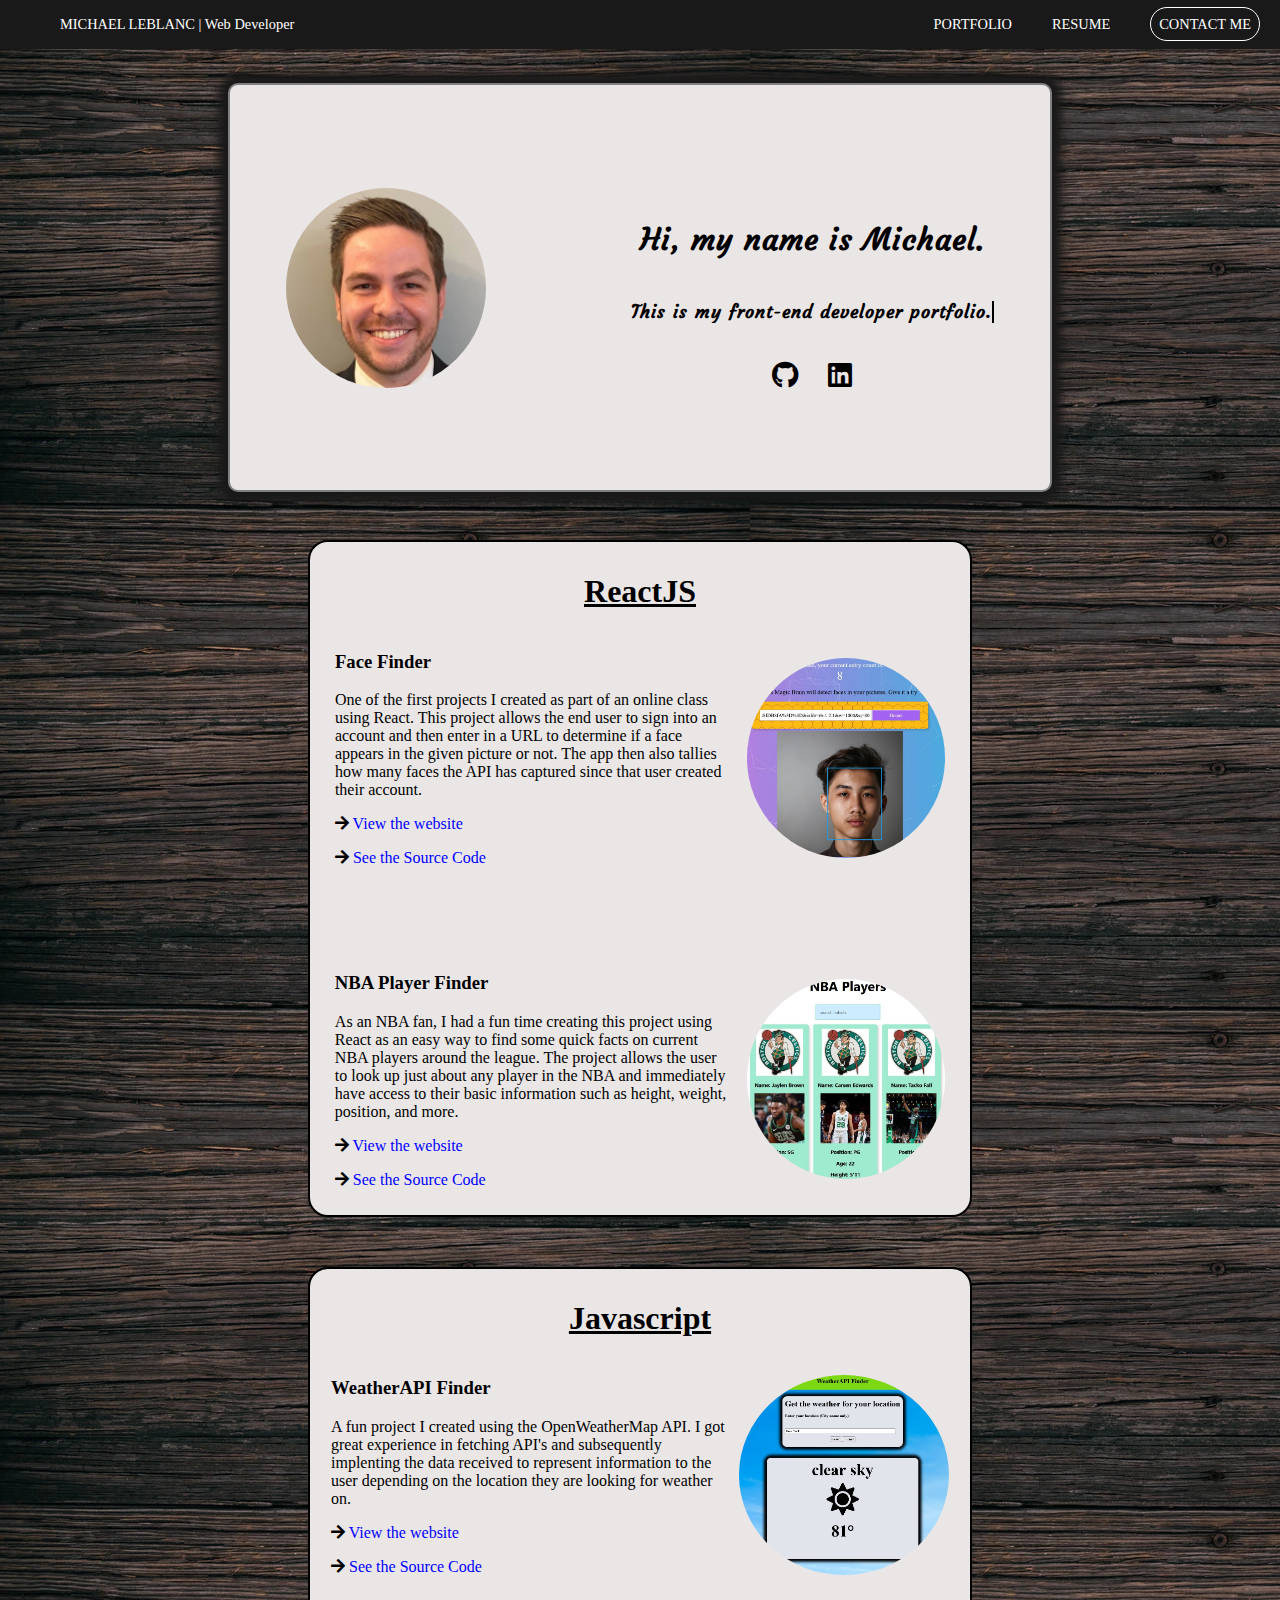
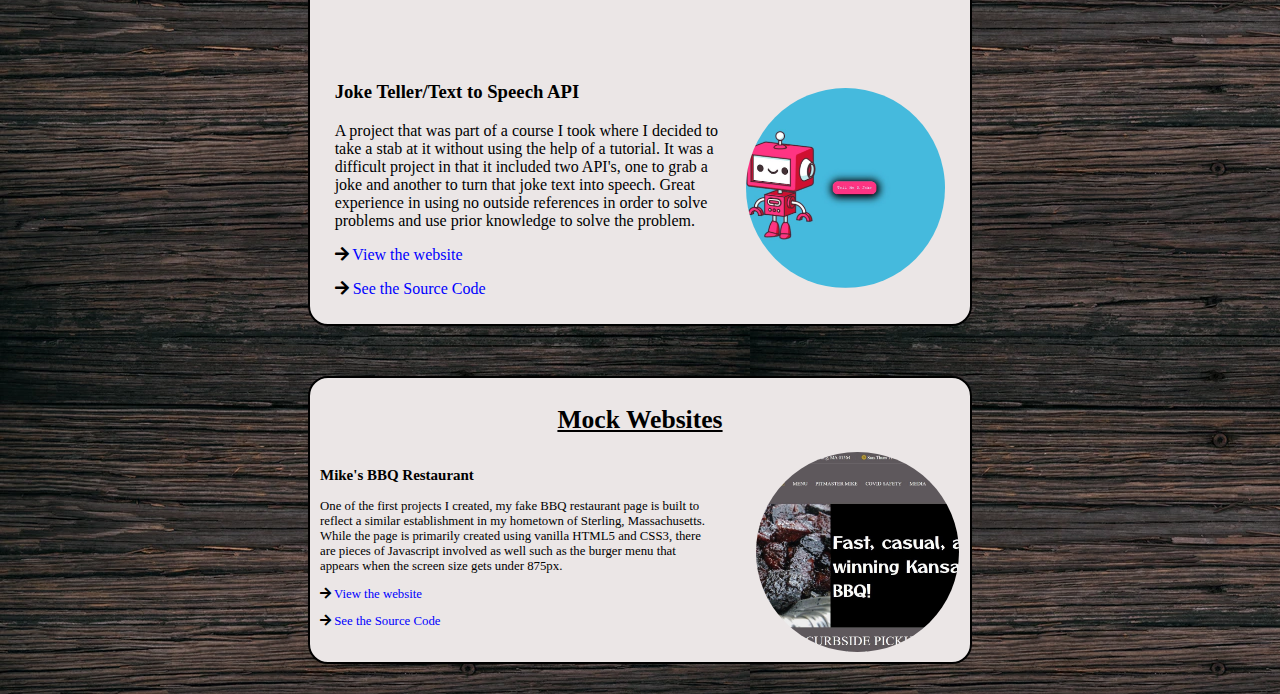
==== commit 0b6acb30: "created some extra space at the bottom of the screen" ====
--- a/index.html
+++ b/index.html
@@ -111,7 +111,7 @@
     <!-- Mock Websites -->
 
 <div id="portfolio-div"></div>
-<div id="mock-projects-body">
+<div class="final" id="mock-projects-body">
     <div class="mock-websites">
         <div class="mock-website-header"><h1>Mock Websites</h1></div>
             <div class="Mikes-BBQ-Restaurant">
--- a/style.css
+++ b/style.css
@@ -69,7 +69,7 @@
 
 .cover-content {
     height: 100%;
-    width: 54%;
+    width: 64%;
     display: flex;
     justify-content: space-between;
     border: 2px gray solid;
@@ -114,7 +114,7 @@
 /* Typing Effect */
 @keyframes typing {
     from { width: 0 }
-    to { width: 80% }
+    to { width: 53% }
 }
 
 /* Typewriter cursor effect */
@@ -157,7 +157,7 @@
 }
 
 .mock-websites {
-    width: 40%;
+    width: 50%;
     padding: 10px;
     border: 2px black solid;
     border-radius: 20px;
@@ -173,6 +173,7 @@
 
 .Mikes-BBQ-Restaurant {
     display: flex;
+    justify-content: space-between;
 }
 
 .text-and-links {
@@ -210,6 +211,7 @@
 
 .WeatherAPI-Finder {
     display: flex;
+    justify-content: space-evenly;
 }
 
 .WeatherAPI-Finder-Pic {
@@ -222,6 +224,7 @@
 
 .Joke-Teller {
     display: flex;
+    justify-content: space-evenly;
     margin-top: 70px;
 }
 
@@ -233,6 +236,12 @@
 
 /* MEDIA QUERIES */
 
+@media screen and (max-width: 1630px){
+    @keyframes typing {
+        from { width: 0 }
+        to { width: 64% }
+    }
+}
 
 @media screen and (max-width: 1480px){
     .circular {
@@ -253,7 +262,7 @@
 
     @keyframes typing {
         from { width: 0 }
-        to { width: 93% }
+        to { width: 75% }
     }
 
 }
@@ -277,7 +286,7 @@
 
     @keyframes typing {
         from { width: 0 }
-        to { width: 96% }
+        to { width: 78% }
     }
 }
 
@@ -296,7 +305,7 @@
 
     @keyframes typing {
         from { width: 0 }
-        to { width: 96% }
+        to { width: 74% }
     }
 }
 
@@ -311,7 +320,7 @@
 
     @keyframes typing {
         from { width: 0 }
-        to { width: 96% }
+        to { width: 79% }
     }
 }
 
@@ -334,7 +343,7 @@
 
     @keyframes typing {
         from { width: 0 }
-        to { width: 93% }
+        to { width: 76% }
     }
 
     .contactMe {
@@ -371,7 +380,7 @@
 
     @keyframes typing {
         from { width: 0 }
-        to { width: 96% }
+        to { width: 80% }
     }
 
     ul li {
@@ -396,7 +405,7 @@
 
 @keyframes typing {
     from { width: 0 }
-    to { width: 96% }
+    to { width: 92% }
 }
 }
 
@@ -406,7 +415,7 @@
     }
 
     .cover-text h3 {
-        font-size: .45rem;
+        font-size: .35rem;
     }
 
     .cover-text h2 {
@@ -415,17 +424,17 @@
 
     @keyframes typing {
         from { width: 0 }
-        to { width: 96% }
-    }
-}
-
-@media screen and (max-width: 565px){
+        to { width: 78% }
+    }
+}
+
+@media screen and (max-width: 465px){
     .cover-content {
         width: 65%;
     }
     
     .cover-text h3 {
-        font-size: .40rem;
+        font-size: .25rem;
     }
 
     .cover-text h2 {
@@ -434,6 +443,31 @@
 
     @keyframes typing {
         from { width: 0 }
-        to { width: 100% }
-    }
-}+        to { width: 65% }
+    }
+}
+
+@media screen and (max-width: 400px){
+    .cover-content {
+        width: 85%;
+    }
+    
+    .cover-text h3 {
+        font-size: .15rem;
+        white-space: wrap;
+    }
+
+    .cover-text h2 {
+        font-size: .48rem;
+    }
+
+    @keyframes typing {
+        from { width: 0 }
+        to { width: 48% }
+    }
+}
+
+    .final {
+        margin-bottom: 30px;
+    }
+
